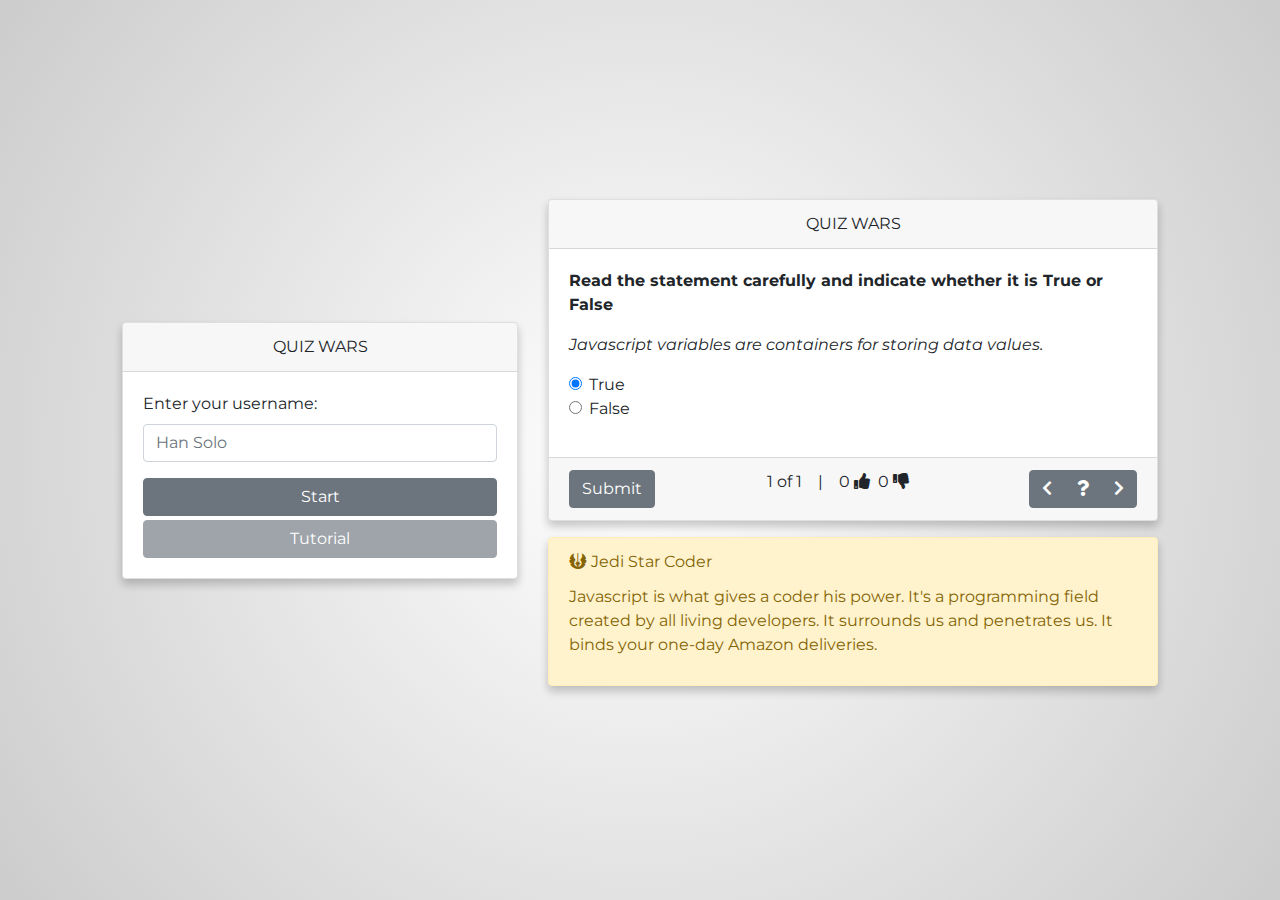
==== index.html @ c814ef94 "Add files via upload" ====
<!DOCTYPE html>
<html lang="en">
	<head>
		<!-- Required meta tags -->
		<meta charset="utf-8" />
		<meta name="viewport" content="width=device-width, initial-scale=1, shrink-to-fit=no" />

		<!-- Bootstrap CSS -->
		<link
			rel="stylesheet"
			href="https://stackpath.bootstrapcdn.com/bootstrap/4.4.1/css/bootstrap.min.css"
			integrity="sha384-Vkoo8x4CGsO3+Hhxv8T/Q5PaXtkKtu6ug5TOeNV6gBiFeWPGFN9MuhOf23Q9Ifjh"
			crossorigin="anonymous"
		/>

		<!-- Google Fonts -->
		<link href="https://fonts.googleapis.com/css?family=Montserrat&display=swap" rel="stylesheet" />

		<!-- Font Awesome -->
		<link href="https://cdnjs.cloudflare.com/ajax/libs/font-awesome/5.13.0/css/all.min.css" rel="stylesheet" />

		<!-- Quizzlet Stylesheet -->
		<link href="css/styles.css" rel="stylesheet" />

		<title>EDPS 6447 Summer 2020</title>
	</head>
	<body>
		<div class="container-fluid" style="height: 100vh;">
			<div class="row justify-content-center align-items-center h-100">
				<div id="sec_landing" class="col-8 col-md-6 col-lg-4">
					<div class="card">
						<div class="card-header">QUIZ WARS</div>
						<div class="card-body">
							<form>
								<label for="input_username">Enter your username: </label>
								<input id="input_username" class="form-control" type="text" placeholder="Han Solo">
							</form>
							<button id="btn_start" type="button" class="btn btn-secondary w-100 mt-3">Start</i></button>
							<button id="btn_tutorial" type="button" class="btn btn-secondary w-100 mt-1" disabled>Tutorial</i></button>
						</div>
					</div>
				</div>
				<div id="sec_quiz" class="col-10 col-md-8 col-lg-6">
					<div class="card">
						<div class="card-header">QUIZ WARS</div>
						<div class="card-body">
							<p class="font-weight-bold">Read the statement carefully and indicate whether it is True or False</p>
							<p id="text_statement" class="font-italic">Javascript variables are containers for storing data values.</p>
							<div class="form-check">
								<input class="form-check-input" type="radio" name="quizzlet_input" id="input_1" value="option1" checked />
								<label class="form-check-label" for="input_1">True</label>
							</div>
							<div class="form-check mb-3">
								<input class="form-check-input" type="radio" name="quizzlet_input" id="input_2" value="option2" />
								<label class="form-check-label" for="input_2">False</label>
							</div>
							<div id="cont_success" class="alert alert-success d-none" role="alert">
								Your answer is correct.
							</div>
							<div id="cont_danger" class="alert alert-danger d-none" role="alert">
								Your answer is incorrect.
							</div>
						</div>
						<div class="card-footer">
							<div class="d-flex justify-content-between">
								<button id="btn_submit" type="button" class="btn btn-secondary">Submit</button>
								<div>
									<span id="text_question_id">1</span> of <span id="text_question_total">1</span
									><span class="ml-3 mr-3">|</span><span id="text_question_correct">0</span
									><i class="fas fa-thumbs-up ml-1 mr-2"></i><span id="text_question_incorrect">0</span
									><i class="fas fa-thumbs-down ml-1 mr-2"></i>
								</div>
								<div class="btn-group" role="group" aria-label="Basic example">
									<button id="btn_previous" type="button" class="btn btn-secondary">
										<i class="fas fa-chevron-left"></i>
									</button>
									<button id="btn_hint" type="button" class="btn btn-secondary">
										<i class="fas fa-question"></i>
									</button>
									<button id="btn_next" type="button" class="btn btn-secondary"><i class="fas fa-chevron-right"></i></button>
								</div>
							</div>
						</div>
					</div>
					<div class="alert alert-warning mt-3">
						<span><i class="fas fa-jedi mb-3"></i> Jedi Star Coder</span>
						<p id="text_agent_dialogue">
							Javascript is what gives a coder his power. It's a programming field created by all living developers. It surrounds us and
							penetrates us. It binds your one-day Amazon deliveries.
						</p>
					</div>
				</div>
			</div>
		</div>

		<!-- Optional JavaScript -->
		<!-- jQuery first, then Popper.js, then Bootstrap JS -->
		<script
			src="https://code.jquery.com/jquery-3.4.1.slim.min.js"
			integrity="sha384-J6qa4849blE2+poT4WnyKhv5vZF5SrPo0iEjwBvKU7imGFAV0wwj1yYfoRSJoZ+n"
			crossorigin="anonymous"
		></script>
		<script
			src="https://cdn.jsdelivr.net/npm/popper.js@1.16.0/dist/umd/popper.min.js"
			integrity="sha384-Q6E9RHvbIyZFJoft+2mJbHaEWldlvI9IOYy5n3zV9zzTtmI3UksdQRVvoxMfooAo"
			crossorigin="anonymous"
		></script>
		<script
			src="https://stackpath.bootstrapcdn.com/bootstrap/4.4.1/js/bootstrap.min.js"
			integrity="sha384-wfSDF2E50Y2D1uUdj0O3uMBJnjuUD4Ih7YwaYd1iqfktj0Uod8GCExl3Og8ifwB6"
			crossorigin="anonymous"
		></script>
        <script src="js/variable.js">
        </script>
	</body>
</html>
---- css/styles.css ----
* {
	font-family: "Montserrat", sans-serif;
}
body {
	background: rgb(255, 255, 255);
	background: radial-gradient(circle, rgba(255, 255, 255, 1) 0%, rgba(204, 204, 204, 1) 100%);
}
div.card,
div.alert-warning {
	box-shadow: 0 4px 8px 0 rgba(0, 0, 0, 0.1), 0 6px 10px 0 rgba(0, 0, 0, 0.12);
}
.card-header {
	text-align: center;
}
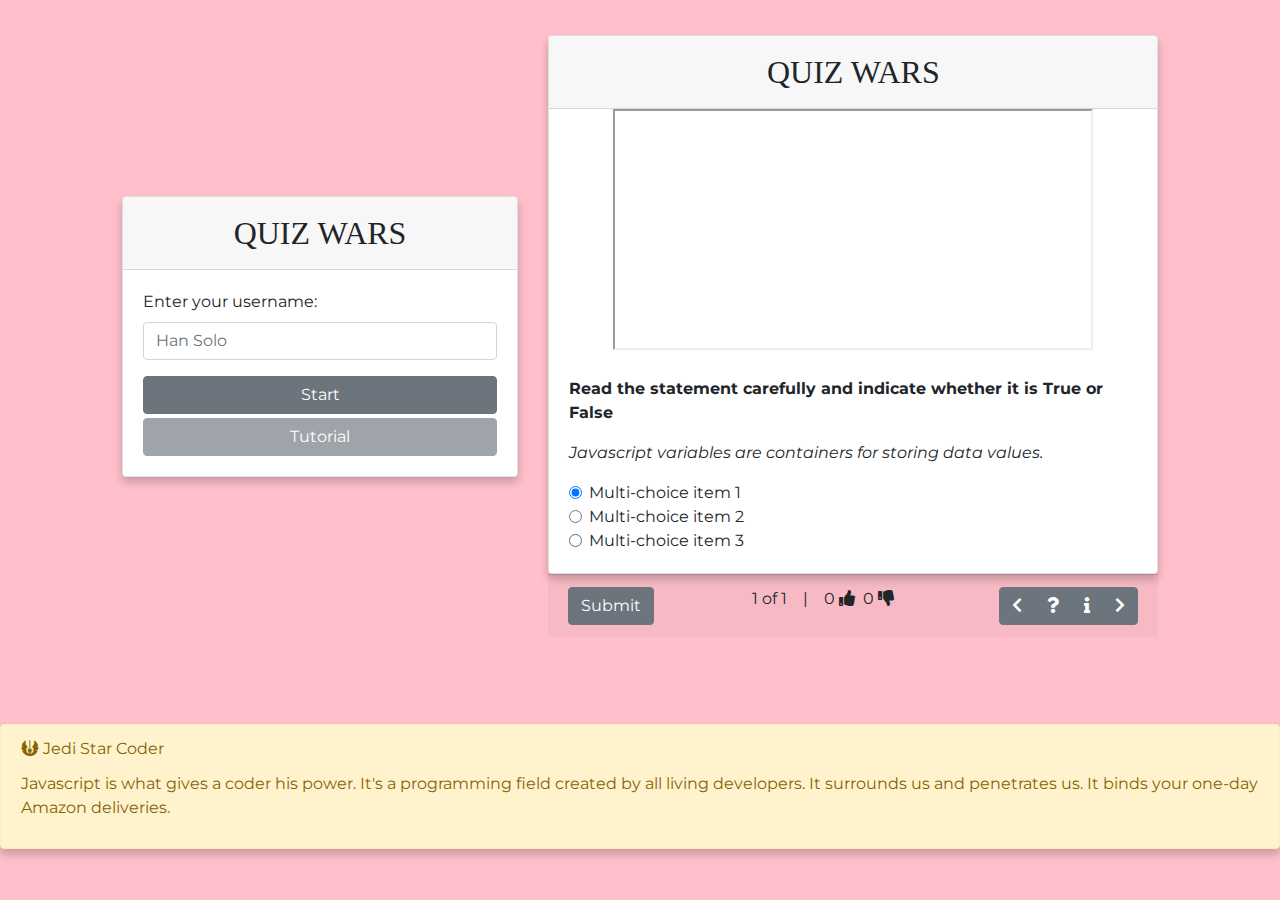
==== commit a5d7888e: "Add files via upload" ====
--- a/index.html
+++ b/index.html
@@ -43,16 +43,27 @@
 				<div id="sec_quiz" class="col-10 col-md-8 col-lg-6">
 					<div class="card">
 						<div class="card-header">QUIZ WARS</div>
+                        <div class="text-center">
+								<iframe id="iframe_video" width="480" height="241"
+                                src="https://giphy.com/embed/3o7abrH8o4HMgEAV9e"></iframe>
+							</div>
 						<div class="card-body">
 							<p class="font-weight-bold">Read the statement carefully and indicate whether it is True or False</p>
 							<p id="text_statement" class="font-italic">Javascript variables are containers for storing data values.</p>
+							
 							<div class="form-check">
 								<input class="form-check-input" type="radio" name="quizzlet_input" id="input_1" value="option1" checked />
-								<label class="form-check-label" for="input_1">True</label>
+								<label class="form-check-label" for="input_1">Multi-choice item 1</label>
 							</div>
-							<div class="form-check mb-3">
+							<div class="form-check">
 								<input class="form-check-input" type="radio" name="quizzlet_input" id="input_2" value="option2" />
-								<label class="form-check-label" for="input_2">False</label>
+								<label class="form-check-label" for="input_2">Multi-choice item 2</label>
+							</div>
+							<div class="form-check">
+								<input class="form-check-input" type="radio" name="quizzlet_input" id="input_3" value="option3" />
+								<input class="form-check-input" type="radio" name="quizzlet_input" id="input_3" value="option3" />
+								<label class="form-check-label" for="input_3">Multi-choice item 3</label>
+							</div>
 							</div>
 							<div id="cont_success" class="alert alert-success d-none" role="alert">
 								Your answer is correct.
@@ -76,6 +87,9 @@
 									</button>
 									<button id="btn_hint" type="button" class="btn btn-secondary">
 										<i class="fas fa-question"></i>
+									</button>
+									<button id="btn_question" type="button" class="btn btn-secondary">
+										<i class="fas fa-info"></i>
 									</button>
 									<button id="btn_next" type="button" class="btn btn-secondary"><i class="fas fa-chevron-right"></i></button>
 								</div>
@@ -110,7 +124,8 @@
 			integrity="sha384-wfSDF2E50Y2D1uUdj0O3uMBJnjuUD4Ih7YwaYd1iqfktj0Uod8GCExl3Og8ifwB6"
 			crossorigin="anonymous"
 		></script>
-        <script src="js/variable.js">
-        </script>
+		<script src="js/variable.js"></script>
+		<script src="js/data.js"></script>
+		<script src="js/listener.js"></script>
 	</body>
 </html>
--- a/css/styles.css
+++ b/css/styles.css
@@ -2,13 +2,14 @@
 	font-family: "Montserrat", sans-serif;
 }
 body {
-	background: rgb(255, 255, 255);
-	background: radial-gradient(circle, rgba(255, 255, 255, 1) 0%, rgba(204, 204, 204, 1) 100%);
+	background-color: pink;
 }
 div.card,
 div.alert-warning {
 	box-shadow: 0 4px 8px 0 rgba(0, 0, 0, 0.1), 0 6px 10px 0 rgba(0, 0, 0, 0.12);
 }
 .card-header {
+    font-family: fantasy;
+    font-size: 32px;
 	text-align: center;
 }
